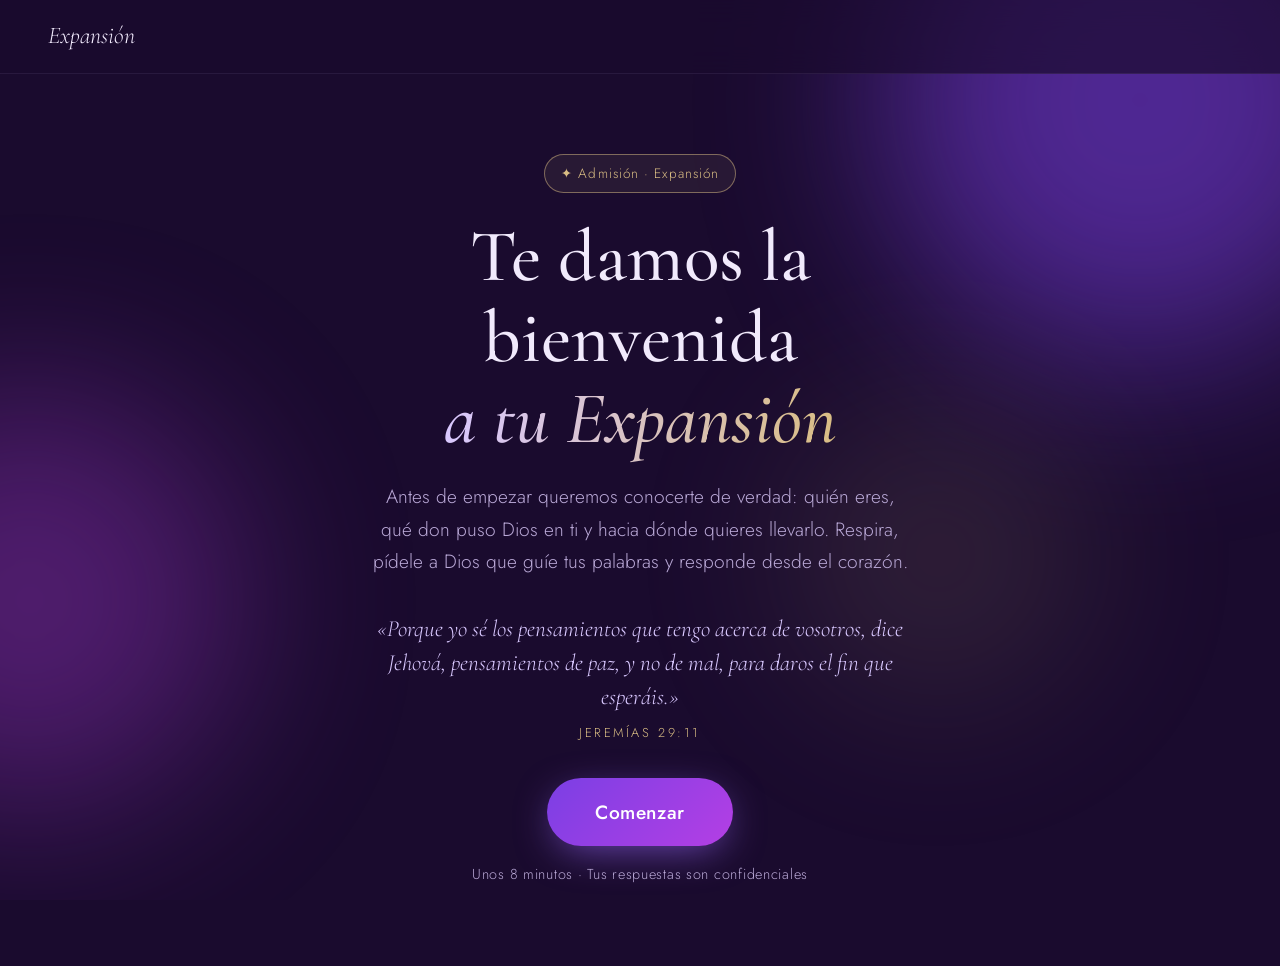
==== admision/index.html @ ec080460 "Formulario de admisión de Expansión en /admision (n8n → Notion) Co-Authored-By: Claude Opus 5.5 <nor" ====
<!doctype html>
<html lang="es">
<head>
  <meta charset="utf-8" />
  <meta name="viewport" content="width=device-width, initial-scale=1" />
  <title>Admisión Expansión · Laura Restrepo</title>
  <meta name="description" content="Formulario de admisión para nuevos alumnos de Expansión." />
  <!-- Solo para alumnos nuevos: no aparece en Google -->
  <meta name="robots" content="noindex" />
  <meta name="theme-color" content="#1a0b2e" />

  <meta property="og:title" content="Te damos la bienvenida a Expansión" />
  <meta property="og:description" content="Tu formulario de admisión con Laura Restrepo." />
  <meta property="og:image" content="https://expansiondonesespirituales.com/assets/laura.jpg" />
  <meta property="og:type" content="website" />

  <link rel="preconnect" href="https://fonts.googleapis.com" />
  <link rel="preconnect" href="https://fonts.gstatic.com" crossorigin />
  <link href="https://fonts.googleapis.com/css2?family=Cormorant+Garamond:ital,wght@0,400;0,500;0,600;1,400;1,500&family=Jost:wght@300;400;500&display=swap" rel="stylesheet" />
  <link rel="stylesheet" href="/styles.css" />
  <link rel="stylesheet" href="/masterclass/masterclass.css" />
  <link rel="stylesheet" href="/quiz/quiz.css" />
  <link rel="stylesheet" href="/admision/admision.css" />
</head>
<body>
  <div class="aura" aria-hidden="true">
    <span class="orb orb--1"></span>
    <span class="orb orb--2"></span>
    <span class="orb orb--3"></span>
  </div>

  <header class="nav">
    <span class="nav__logo">Expansión</span>
  </header>

  <main class="quiz">
    <!-- BIENVENIDA -->
    <section class="quiz__screen is-active" data-screen="intro">
      <p class="badge">✦ Admisión · Expansión</p>
      <h1>Te damos la bienvenida<br /><em>a tu Expansión</em></h1>
      <p class="lead center">
        Antes de empezar queremos conocerte de verdad: quién eres, qué don puso Dios en ti
        y hacia dónde quieres llevarlo. Respira, pídele a Dios que guíe tus palabras
        y responde desde el corazón.
      </p>
      <blockquote class="versiculo">
        «Porque yo sé los pensamientos que tengo acerca de vosotros, dice Jehová,
        pensamientos de paz, y no de mal, para daros el fin que esperáis.»
        <cite>Jeremías 29:11</cite>
      </blockquote>
      <button type="button" class="btn btn--big" data-start>Comenzar</button>
      <p class="cta-note" data-resume hidden>Guardamos lo que ya habías respondido.</p>
      <p class="cta-note">Unos 8 minutos · Tus respuestas son confidenciales</p>
    </section>

    <!-- PREGUNTAS (se generan desde admision.js) -->
    <section class="quiz__screen" data-screen="question">
      <div class="quiz__progress" aria-hidden="true"><span data-progress></span></div>
      <p class="eyebrow" data-chapter></p>
      <form class="paso" data-form novalidate>
        <h2 class="quiz__question" data-question tabindex="-1"></h2>
        <p class="paso__ayuda" data-help></p>
        <div class="paso__cuerpo" data-body></div>
        <p class="form-msg" data-msg role="alert"></p>
        <div class="paso__acciones">
          <button type="button" class="quiz__back" data-back>← Volver</button>
          <button type="submit" class="btn" data-next>Continuar</button>
        </div>
      </form>
    </section>

    <!-- GRACIAS -->
    <section class="quiz__screen" data-screen="done">
      <p class="badge">✦ Admisión recibida</p>
      <h1 tabindex="-1" data-done-title>Gracias,<br /><em>ya comenzó tu Expansión</em></h1>
      <p class="lead center">
        Tus respuestas le llegaron a Laura. Las leerá con calma antes de tu primera sesión
        para acompañarte desde donde de verdad estás.
      </p>
      <blockquote class="versiculo">
        «Cada uno según el don que ha recibido, minístrelo a los otros, como buenos administradores
        de la multiforme gracia de Dios.»
        <cite>1 Pedro 4:10</cite>
      </blockquote>
      <p class="footer__quote">Dios te dio el regalo, te toca a ti monetizarlo.</p>
    </section>
  </main>

  <script src="/admision/admision.js"></script>
</body>
</html>
---- styles.css ----
:root {
  --plum-950: #12071f;
  --plum-900: #1a0b2e;
  --plum-800: #261242;
  --violet-500: #7b3fe4;
  --violet-400: #9d6bff;
  --lavender-200: #d9c8ff;
  --lavender-50: #fbf8ff;
  --gold: #d9bd84;
  --text: #f1eafc;
  --text-muted: #b9a8d6;

  --font-display: "Cormorant Garamond", Georgia, serif;
  --font-body: "Jost", system-ui, sans-serif;

  --radius: 20px;
  --max: 1120px;
}

*,
*::before,
*::after { box-sizing: border-box; }

html { scroll-behavior: smooth; }

body {
  margin: 0;
  background: var(--plum-900);
  color: var(--text);
  font-family: var(--font-body);
  font-weight: 300;
  font-size: 1.0625rem;
  line-height: 1.7;
  overflow-x: hidden;
}

img { display: block; max-width: 100%; }
a { color: inherit; }

h1, h2, h3 {
  font-family: var(--font-display);
  font-weight: 500;
  line-height: 1.1;
  margin: 0 0 1.25rem;
}
h1 { font-size: clamp(2.6rem, 6vw, 4.6rem); }
h2 { font-size: clamp(2rem, 4.5vw, 3.2rem); }
h3 { font-size: 1.6rem; }
h1 em, h2 em {
  font-style: italic;
  background: linear-gradient(90deg, var(--lavender-200), var(--gold));
  -webkit-background-clip: text;
  background-clip: text;
  color: transparent;
}

.eyebrow {
  font-size: 0.8rem;
  letter-spacing: 0.25em;
  text-transform: uppercase;
  color: var(--gold);
  margin: 0 0 1rem;
}
.lead { font-size: 1.2rem; color: var(--text-muted); max-width: 34rem; }
.center { text-align: center; margin-inline: auto; }

/* ---------- Aura de fondo ---------- */
.aura { position: fixed; inset: 0; z-index: -1; overflow: hidden; pointer-events: none; }
.orb {
  position: absolute;
  border-radius: 50%;
  filter: blur(90px);
  opacity: 0.55;
  animation: float 18s ease-in-out infinite alternate;
}
.orb--1 { width: 520px; height: 520px; background: var(--violet-500); top: -160px; right: -120px; }
.orb--2 { width: 420px; height: 420px; background: #b43fe4; bottom: 10%; left: -180px; animation-delay: -6s; opacity: 0.35; }
.orb--3 { width: 300px; height: 300px; background: var(--gold); top: 45%; right: 15%; animation-delay: -12s; opacity: 0.12; }

@keyframes float {
  to { transform: translate(60px, 80px) scale(1.15); }
}

/* ---------- Botones ---------- */
.btn {
  display: inline-block;
  padding: 1rem 2.2rem;
  border-radius: 999px;
  background: linear-gradient(135deg, var(--violet-500), #b43fe4);
  color: #fff;
  text-decoration: none;
  font-weight: 400;
  letter-spacing: 0.03em;
  box-shadow: 0 10px 40px -10px rgba(157, 107, 255, 0.7);
  transition: transform 0.25s, box-shadow 0.25s;
}
.btn:hover { transform: translateY(-2px); box-shadow: 0 16px 50px -10px rgba(157, 107, 255, 0.9); }
.btn--small { padding: 0.6rem 1.3rem; font-size: 0.9rem; }

.link { color: var(--lavender-200); text-decoration: none; border-bottom: 1px solid var(--gold); }

/* ---------- Nav ---------- */
.nav {
  position: sticky;
  top: 0;
  z-index: 10;
  display: flex;
  align-items: center;
  justify-content: space-between;
  padding: 1rem clamp(1rem, 4vw, 3rem);
  background: rgba(26, 11, 46, 0.7);
  backdrop-filter: blur(14px);
  border-bottom: 1px solid rgba(217, 200, 255, 0.08);
}
.nav__logo {
  font-family: var(--font-display);
  font-size: 1.5rem;
  font-style: italic;
  text-decoration: none;
}

/* ---------- Hero ---------- */
.hero {
  max-width: var(--max);
  margin: 0 auto;
  min-height: calc(100vh - 70px);
  display: grid;
  grid-template-columns: 1.15fr 1fr;
  align-items: center;
  gap: 3rem;
  padding: 3rem clamp(1rem, 4vw, 3rem);
}
.hero__text .lead { margin-bottom: 2.2rem; }

.photo-frame {
  position: relative;
  aspect-ratio: 4 / 5;
  border-radius: 999px 999px var(--radius) var(--radius);
  overflow: hidden;
  background:
    radial-gradient(circle at 50% 35%, rgba(217, 189, 132, 0.35), transparent 60%),
    linear-gradient(160deg, var(--plum-800), var(--violet-500));
  box-shadow: 0 0 0 1px rgba(217, 189, 132, 0.4), 0 30px 80px -20px rgba(123, 63, 228, 0.6);
}
.photo-frame img { width: 100%; height: 100%; object-fit: cover; }
.photo-frame--round { aspect-ratio: 1; border-radius: 50%; }

/* ---------- Secciones ---------- */
.section { padding: clamp(4rem, 10vw, 7rem) clamp(1rem, 4vw, 3rem); }
.section--alt { background: rgba(38, 18, 66, 0.55); }
.container { max-width: var(--max); margin: 0 auto; }
.container--narrow { max-width: 720px; }

.pains {
  list-style: none;
  padding: 0;
  margin: 2.5rem 0;
  display: grid;
  grid-template-columns: repeat(2, 1fr);
  gap: 1.25rem;
}
.pains li {
  padding: 1.5rem 1.5rem 1.5rem 3.2rem;
  border-radius: var(--radius);
  background: rgba(255, 255, 255, 0.03);
  border: 1px solid rgba(217, 200, 255, 0.1);
  position: relative;
}
.pains li::before {
  content: "✦";
  position: absolute;
  left: 1.3rem;
  top: 1.45rem;
  color: var(--gold);
}

.reframe {
  margin: 3rem auto 0;
  max-width: 44rem;
  text-align: center;
  font-family: var(--font-display);
  font-style: italic;
  font-size: clamp(1.5rem, 3vw, 2rem);
  line-height: 1.35;
  color: var(--lavender-200);
}

.steps {
  display: grid;
  grid-template-columns: repeat(3, 1fr);
  gap: 1.5rem;
  margin: 3rem 0;
}
.step {
  padding: 2rem;
  border-radius: var(--radius);
  background: linear-gradient(180deg, rgba(123, 63, 228, 0.18), rgba(123, 63, 228, 0.03));
  border: 1px solid rgba(217, 200, 255, 0.12);
}
.step__num {
  font-family: var(--font-display);
  font-size: 2.4rem;
  color: var(--gold);
  display: block;
  margin-bottom: 0.5rem;
}
.step p { color: var(--text-muted); margin: 0; }

.about {
  display: grid;
  grid-template-columns: 0.8fr 1.2fr;
  gap: 4rem;
  align-items: center;
}
.about__text p { color: var(--text-muted); }
.about__text strong { color: var(--text); font-weight: 500; }
.about__close {
  font-family: var(--font-display);
  font-style: italic;
  font-size: 1.5rem;
  line-height: 1.35;
  color: var(--lavender-200) !important;
}

.cta-note { margin: 1rem 0 0; font-size: 0.9rem; letter-spacing: 0.05em; color: var(--text-muted); }

.gifts {
  list-style: none;
  padding: 0;
  margin: 1.25rem 0;
  display: flex;
  flex-wrap: wrap;
  gap: 0.6rem;
}
.gifts li {
  padding: 0.4rem 1rem;
  border-radius: 999px;
  border: 1px solid rgba(217, 189, 132, 0.45);
  color: var(--gold);
  font-size: 0.9rem;
}

.testimonials {
  display: grid;
  grid-template-columns: repeat(3, 1fr);
  gap: 1.5rem;
  margin-top: 3rem;
}
.testimonial {
  margin: 0;
  padding: 2rem;
  border-radius: var(--radius);
  background: rgba(255, 255, 255, 0.03);
  border: 1px solid rgba(217, 200, 255, 0.1);
}
.testimonial blockquote {
  margin: 0 0 1.25rem;
  font-family: var(--font-display);
  font-style: italic;
  font-size: 1.35rem;
  line-height: 1.4;
}
.testimonial figcaption { color: var(--gold); font-size: 0.9rem; letter-spacing: 0.05em; }
.testimonial figcaption strong { font-weight: 500; }

#agenda h2, #agenda .eyebrow { text-align: center; }
.booking {
  min-width: 320px;
  height: 720px;
  margin-top: 2rem;
  border-radius: var(--radius);
  overflow: hidden;
  background: var(--lavender-50);
  box-shadow: 0 30px 80px -20px rgba(123, 63, 228, 0.5);
}

.booking__placeholder {
  height: 100%;
  display: flex;
  flex-direction: column;
  align-items: center;
  justify-content: center;
  text-align: center;
  color: var(--plum-800);
  font-family: var(--font-display);
  font-size: 1.5rem;
}
.booking:has(.booking__placeholder) { height: 320px; }

.faq { margin-top: 2rem; }
.faq details {
  border-bottom: 1px solid rgba(217, 200, 255, 0.15);
  padding: 1.25rem 0;
}
.faq summary {
  cursor: pointer;
  list-style: none;
  font-family: var(--font-display);
  font-size: 1.4rem;
  display: flex;
  justify-content: space-between;
  gap: 1rem;
}
.faq summary::-webkit-details-marker { display: none; }
.faq summary::after { content: "+"; color: var(--gold); transition: transform 0.25s; }
.faq details[open] summary::after { transform: rotate(45deg); }
.faq details p { color: var(--text-muted); margin: 0.75rem 0 0; }

.footer {
  text-align: center;
  padding: 4rem 1rem 3rem;
  background: var(--plum-950);
  color: var(--text-muted);
  font-size: 0.9rem;
}
.footer__quote {
  font-family: var(--font-display);
  font-style: italic;
  font-size: 1.6rem;
  color: var(--lavender-200);
  margin: 0 0 1rem;
}
.footer a { text-decoration: none; color: var(--gold); }

/* ---------- Animación al hacer scroll ---------- */
.reveal { opacity: 0; transform: translateY(24px); transition: opacity 0.9s ease, transform 0.9s ease; }
.reveal.is-visible { opacity: 1; transform: none; }

@media (prefers-reduced-motion: reduce) {
  html { scroll-behavior: auto; }
  .orb { animation: none; }
  .reveal { opacity: 1; transform: none; transition: none; }
}

/* ---------- Responsive ---------- */
@media (max-width: 860px) {
  .hero, .about { grid-template-columns: 1fr; }
  .hero { min-height: auto; text-align: center; gap: 2.5rem; }
  .hero .lead { margin-inline: auto; }
  .hero__photo { max-width: 340px; margin: 0 auto; order: -1; }
  .about { gap: 2rem; text-align: center; }
  .about__photo { max-width: 260px; margin: 0 auto; }
  .gifts { justify-content: center; }
  .pains, .steps, .testimonials { grid-template-columns: 1fr; }
  .nav__logo { font-size: 1.25rem; }
  .booking { height: 1000px; min-width: 0; }
}
---- masterclass/masterclass.css ----
.badge {
  display: inline-block;
  padding: 0.45rem 1rem;
  border-radius: 999px;
  border: 1px solid rgba(217, 189, 132, 0.5);
  background: rgba(217, 189, 132, 0.08);
  color: var(--gold);
  font-size: 0.85rem;
  letter-spacing: 0.08em;
  margin: 0 0 1.5rem;
}

/* ---------- Hero ---------- */
.mc-hero {
  max-width: var(--max);
  margin: 0 auto;
  min-height: calc(100vh - 70px);
  display: grid;
  grid-template-columns: 1.15fr 1fr;
  align-items: center;
  gap: 3rem;
  padding: 3rem clamp(1rem, 4vw, 3rem);
}
.mc-hero .lead { margin-bottom: 2rem; }

.event-meta {
  list-style: none;
  padding: 0;
  margin: 0 0 2rem;
  display: flex;
  flex-wrap: wrap;
  gap: 1.5rem 2.5rem;
}
.event-meta span {
  display: block;
  font-size: 0.75rem;
  letter-spacing: 0.2em;
  text-transform: uppercase;
  color: var(--gold);
}

.countdown { display: flex; gap: 0.75rem; }
.countdown div {
  min-width: 4.5rem;
  padding: 0.75rem 0.5rem;
  border-radius: 14px;
  text-align: center;
  background: rgba(255, 255, 255, 0.04);
  border: 1px solid rgba(217, 200, 255, 0.12);
}
.countdown strong {
  display: block;
  font-family: var(--font-display);
  font-size: 2rem;
  font-weight: 500;
  line-height: 1;
}
.countdown span { font-size: 0.75rem; color: var(--text-muted); }

/* ---------- Formulario ---------- */
.form-card {
  padding: clamp(1.75rem, 4vw, 2.5rem);
  border-radius: var(--radius);
  background: linear-gradient(180deg, rgba(123, 63, 228, 0.22), rgba(38, 18, 66, 0.6));
  border: 1px solid rgba(217, 189, 132, 0.35);
  box-shadow: 0 30px 80px -20px rgba(123, 63, 228, 0.6);
  backdrop-filter: blur(10px);
  scroll-margin-top: 90px;
}
.form-card h2 { font-size: 2.2rem; margin-bottom: 0.25rem; }
.form-card__sub { color: var(--text-muted); margin: 0 0 1.5rem; }

.signup { display: grid; gap: 1rem; }
.signup label span {
  display: block;
  font-size: 0.85rem;
  margin-bottom: 0.35rem;
  color: var(--lavender-200);
}
.phone-row { display: grid; grid-template-columns: minmax(0, 0.9fr) minmax(0, 1.4fr); gap: 0.6rem; }
.signup .phone-row select {
  appearance: none;
  padding-right: 2rem;
  background: rgba(18, 7, 31, 0.6);
  background-image: linear-gradient(45deg, transparent 50%, var(--gold) 50%), linear-gradient(135deg, var(--gold) 50%, transparent 50%);
  background-position: calc(100% - 1rem) 55%, calc(100% - 0.7rem) 55%;
  background-size: 0.3rem 0.3rem;
  background-repeat: no-repeat;
  cursor: pointer;
  text-overflow: ellipsis;
}
.signup .phone-row select:invalid { color: rgba(185, 168, 214, 0.5); }
.signup option { background: var(--plum-900); color: var(--text); }
.signup input, .signup select {
  width: 100%;
  padding: 0.9rem 1.1rem;
  border-radius: 12px;
  border: 1px solid rgba(217, 200, 255, 0.2);
  background: rgba(18, 7, 31, 0.6);
  color: var(--text);
  font: inherit;
  font-size: 1rem;
  transition: border-color 0.2s, box-shadow 0.2s;
}
.signup input::placeholder { color: rgba(185, 168, 214, 0.5); }
.signup input:focus, .signup select:focus {
  outline: none;
  border-color: var(--violet-400);
  box-shadow: 0 0 0 3px rgba(157, 107, 255, 0.25);
}
.btn--block { width: 100%; border: 0; cursor: pointer; font: inherit; margin-top: 0.5rem; }
.btn[disabled] { opacity: 0.6; cursor: wait; }
.btn--ghost {
  background: transparent;
  border: 1px solid var(--gold);
  box-shadow: none;
}
.form-msg { margin: 0; min-height: 1.2em; font-size: 0.9rem; color: #ffb4c8; }
.form-legal { margin: 0; font-size: 0.8rem; color: var(--text-muted); text-align: center; }

.steps--four { grid-template-columns: repeat(4, 1fr); }

/* ---------- Gracias ---------- */
.thanks { padding: clamp(3rem, 8vw, 6rem) clamp(1rem, 4vw, 3rem); }
.thanks__steps {
  list-style: none;
  padding: 0;
  margin: 3rem 0;
  display: grid;
  gap: 1.5rem;
  text-align: left;
}
.thanks__steps .btn { margin-top: 1.25rem; }

/* ---------- Responsive ---------- */
@media (max-width: 960px) {
  .steps--four { grid-template-columns: repeat(2, 1fr); }
}
@media (max-width: 860px) {
  .mc-hero { grid-template-columns: 1fr; min-height: auto; text-align: center; }
  .mc-hero .lead { margin-inline: auto; }
  .event-meta, .countdown { justify-content: center; }
  .steps--four { grid-template-columns: 1fr; }
}
@media (max-width: 400px) {
  .countdown div { min-width: 0; flex: 1; }
}
---- quiz/quiz.css ----
.quiz {
  max-width: 760px;
  margin: 0 auto;
  min-height: calc(100vh - 70px);
  padding: clamp(2.5rem, 7vw, 5rem) clamp(1rem, 4vw, 3rem);
  display: flex;
  flex-direction: column;
  justify-content: center;
}

.quiz__screen { display: none; text-align: center; animation: quiz-in 0.6s ease both; }
.quiz__screen.is-active { display: block; }
@keyframes quiz-in {
  from { opacity: 0; transform: translateY(16px); }
}

.quiz__screen .lead { margin-bottom: 2.2rem; }
.quiz h2:focus, .quiz h1:focus { outline: none; }

/* ---------- Progreso ---------- */
.quiz__progress {
  height: 4px;
  border-radius: 999px;
  background: rgba(217, 200, 255, 0.12);
  overflow: hidden;
  margin-bottom: 2rem;
}
.quiz__progress span {
  display: block;
  height: 100%;
  width: 0;
  background: linear-gradient(90deg, var(--violet-400), var(--gold));
  transition: width 0.5s ease;
}

/* ---------- Preguntas ---------- */
.quiz__question { font-size: clamp(1.8rem, 4.5vw, 2.6rem); }
.quiz__options { display: grid; gap: 0.8rem; margin: 2rem 0 1.5rem; text-align: left; }
.quiz__option {
  width: 100%;
  padding: 1.1rem 1.4rem 1.1rem 3.2rem;
  position: relative;
  border-radius: 16px;
  border: 1px solid rgba(217, 200, 255, 0.15);
  background: rgba(255, 255, 255, 0.03);
  color: var(--text);
  font: inherit;
  text-align: left;
  cursor: pointer;
  transition: border-color 0.2s, background 0.2s, transform 0.2s;
}
.quiz__option::before {
  content: "";
  position: absolute;
  left: 1.2rem;
  top: 50%;
  width: 1rem;
  height: 1rem;
  margin-top: -0.5rem;
  border-radius: 50%;
  border: 1px solid var(--gold);
  transition: background 0.2s, box-shadow 0.2s;
}
.quiz__option:hover, .quiz__option:focus-visible {
  outline: none;
  border-color: var(--violet-400);
  background: rgba(123, 63, 228, 0.14);
  transform: translateX(4px);
}
.quiz__option.is-selected { border-color: var(--gold); background: rgba(217, 189, 132, 0.1); }
.quiz__option.is-selected::before { background: var(--gold); box-shadow: 0 0 12px var(--gold); }

.quiz__back {
  background: none;
  border: 0;
  color: var(--text-muted);
  font: inherit;
  font-size: 0.9rem;
  cursor: pointer;
}
.quiz__back:hover { color: var(--lavender-200); }
.quiz__back[hidden] { display: none; }

/* ---------- Datos ---------- */
[data-screen="contact"] .form-card { text-align: left; max-width: 520px; margin: 0 auto; }
[data-screen="contact"] .form-card h2 { font-size: clamp(1.9rem, 4vw, 2.4rem); }

/* ---------- Resultado ---------- */
.quiz__result h1 { font-size: clamp(2.4rem, 6vw, 4rem); }
.chain {
  list-style: none;
  padding: 0;
  margin: 3rem 0;
  display: grid;
  grid-template-columns: repeat(3, 1fr);
  gap: 1rem;
  text-align: left;
}
.chain .step { padding: 1.5rem; position: relative; }
.chain .step h3 { font-size: 1.4rem; margin-bottom: 0.5rem; }
.chain .step p { font-size: 0.95rem; }

/* Masterclass como solución */
.quiz__bridge {
  margin: 0 0 1.5rem;
  font-family: var(--font-display);
  font-size: clamp(1.6rem, 4vw, 2.2rem);
  line-height: 1.25;
}
.quiz__bridge em { color: var(--gold); }

.mc-card {
  position: relative;
  padding: clamp(2rem, 5vw, 3rem) clamp(1.25rem, 4vw, 2.75rem);
  border-radius: 28px;
  background:
    radial-gradient(circle at 50% 0%, rgba(217, 189, 132, 0.25), transparent 60%),
    linear-gradient(180deg, rgba(123, 63, 228, 0.45), rgba(38, 18, 66, 0.85));
  border: 1.5px solid var(--gold);
  box-shadow: 0 0 0 6px rgba(217, 189, 132, 0.08), 0 30px 90px -20px rgba(180, 63, 228, 0.8);
}
.mc-card .badge { margin-bottom: 1.25rem; font-weight: 400; }
.mc-card__kicker {
  margin: 0 0 0.25rem;
  font-size: clamp(1.9rem, 6vw, 2.6rem);
  font-weight: 500;
  letter-spacing: 0.22em;
  text-transform: uppercase;
  line-height: 1.1;
  color: var(--gold);
  text-shadow: 0 0 24px rgba(217, 189, 132, 0.55);
}
.mc-card__kicker span {
  display: block;
  margin-top: 0.4rem;
  font-size: 0.85rem;
  letter-spacing: 0.25em;
  color: var(--lavender-200);
  text-shadow: none;
}
.mc-card__title {
  font-size: clamp(2.6rem, 8vw, 3.8rem);
  font-weight: 600;
  margin-bottom: 1rem;
}
.mc-card__copy { color: var(--lavender-200); max-width: 32rem; margin: 0 auto 1.75rem; }

.mc-card__date {
  display: inline-flex;
  flex-direction: column;
  gap: 0.35rem;
  padding: 1rem 1.75rem;
  margin-bottom: 1.5rem;
  border-radius: 18px;
  background: var(--gold);
  color: var(--plum-950);
  box-shadow: 0 12px 40px -12px rgba(217, 189, 132, 0.8);
}
.mc-card__day {
  font-family: var(--font-display);
  font-size: clamp(1.7rem, 5vw, 2.3rem);
  font-weight: 600;
  line-height: 1.1;
}
.mc-card__time { font-size: 0.95rem; font-weight: 500; letter-spacing: 0.04em; }

.mc-card__countdown { justify-content: center; margin-bottom: 1.75rem; }
.mc-card__note { color: var(--text-muted); font-size: 0.95rem; margin: 0 0 0.5rem; }
.mc-card__note strong { color: var(--text); font-weight: 500; }

.btn--big {
  padding: 1.25rem 3rem;
  font-size: 1.2rem;
  font-weight: 500;
  text-align: center;
}
.mc-card .btn--big { animation: pulse 2.4s ease-in-out infinite; }
@keyframes pulse {
  50% { box-shadow: 0 0 0 10px rgba(180, 63, 228, 0), 0 16px 60px -8px rgba(180, 63, 228, 1); transform: scale(1.02); }
}

@media (max-width: 760px) {
  .chain { grid-template-columns: 1fr; }
}
@media (prefers-reduced-motion: reduce) {
  .quiz__screen { animation: none; }
  .quiz__option:hover { transform: none; }
  .mc-card .btn--big { animation: none; }
}
.quiz button.btn { border: 0; font-family: inherit; cursor: pointer; }
---- admision/admision.css ----
/* Admisión Expansión. Reutiliza /styles.css, /masterclass/masterclass.css y /quiz/quiz.css */

.versiculo {
  margin: 0 auto 2.2rem;
  max-width: 34rem;
  font-family: var(--font-display);
  font-style: italic;
  font-size: clamp(1.2rem, 3vw, 1.45rem);
  line-height: 1.45;
  color: var(--lavender-200);
}
.versiculo cite {
  display: block;
  margin-top: 0.6rem;
  font-family: var(--font-body);
  font-style: normal;
  font-size: 0.8rem;
  letter-spacing: 0.2em;
  text-transform: uppercase;
  color: var(--gold);
}
[data-screen="done"] .footer__quote { margin-top: 1rem; }

.paso { text-align: left; }
.paso .quiz__question { text-align: center; margin-bottom: 0.75rem; }
.paso__ayuda { margin: 0 auto 1.75rem; max-width: 34rem; text-align: center; color: var(--text-muted); }
.paso__ayuda:empty { display: none; }
.paso__cuerpo { display: grid; gap: 1rem; }
.paso__cuerpo .quiz__options { margin: 0; }

.campo span {
  display: block;
  font-size: 0.85rem;
  margin-bottom: 0.35rem;
  color: var(--lavender-200);
}
.campo span small { color: var(--text-muted); font-size: 0.8rem; }
.campo input, .campo textarea, .campo select {
  width: 100%;
  padding: 0.9rem 1.1rem;
  border-radius: 12px;
  border: 1px solid rgba(217, 200, 255, 0.2);
  background: rgba(18, 7, 31, 0.6);
  color: var(--text);
  font: inherit;
  font-size: 1rem;
  transition: border-color 0.2s, box-shadow 0.2s;
}
.campo textarea { resize: vertical; min-height: 7.5rem; line-height: 1.55; }
.campo input::placeholder, .campo textarea::placeholder { color: rgba(185, 168, 214, 0.5); }
.campo input:focus, .campo textarea:focus, .campo select:focus {
  outline: none;
  border-color: var(--violet-400);
  box-shadow: 0 0 0 3px rgba(157, 107, 255, 0.25);
}
.campo input[type="date"] { color-scheme: dark; }
.campo select {
  appearance: none;
  padding-right: 2rem;
  background-image: linear-gradient(45deg, transparent 50%, var(--gold) 50%), linear-gradient(135deg, var(--gold) 50%, transparent 50%);
  background-position: calc(100% - 1rem) 55%, calc(100% - 0.7rem) 55%;
  background-size: 0.3rem 0.3rem;
  background-repeat: no-repeat;
  cursor: pointer;
}
.campo select:invalid { color: rgba(185, 168, 214, 0.5); }
.campo option { background: var(--plum-900); color: var(--text); }
.campo-fila { display: grid; grid-template-columns: minmax(0, 0.9fr) minmax(0, 1.4fr); gap: 0.6rem; }

/* Opciones de selección múltiple */
.chips { display: flex; flex-wrap: wrap; gap: 0.6rem; justify-content: center; }
.chip {
  padding: 0.7rem 1.15rem;
  border-radius: 999px;
  border: 1px solid rgba(217, 200, 255, 0.2);
  background: rgba(255, 255, 255, 0.03);
  color: var(--text);
  font: inherit;
  font-size: 0.98rem;
  cursor: pointer;
  transition: border-color 0.2s, background 0.2s, color 0.2s;
}
.chip:hover, .chip:focus-visible { outline: none; border-color: var(--violet-400); }
.chip[aria-pressed="true"] { border-color: var(--gold); background: rgba(217, 189, 132, 0.14); color: var(--gold); }
.chip[aria-pressed="true"]::before { content: "✦ "; }

.quiz__option small { display: block; color: var(--text-muted); font-size: 0.88rem; margin-top: 0.15rem; }

.paso__acciones {
  display: flex;
  align-items: center;
  justify-content: space-between;
  gap: 1rem;
  margin-top: 1.5rem;
}
.paso__acciones .btn { margin-left: auto; }
.paso .form-msg { margin-top: 0.75rem; text-align: center; }
.paso .form-msg:empty { display: none; }

@media (max-width: 480px) {
  .paso__acciones .btn { padding: 0.95rem 1.8rem; }
}

.paso [hidden] { display: none !important; }
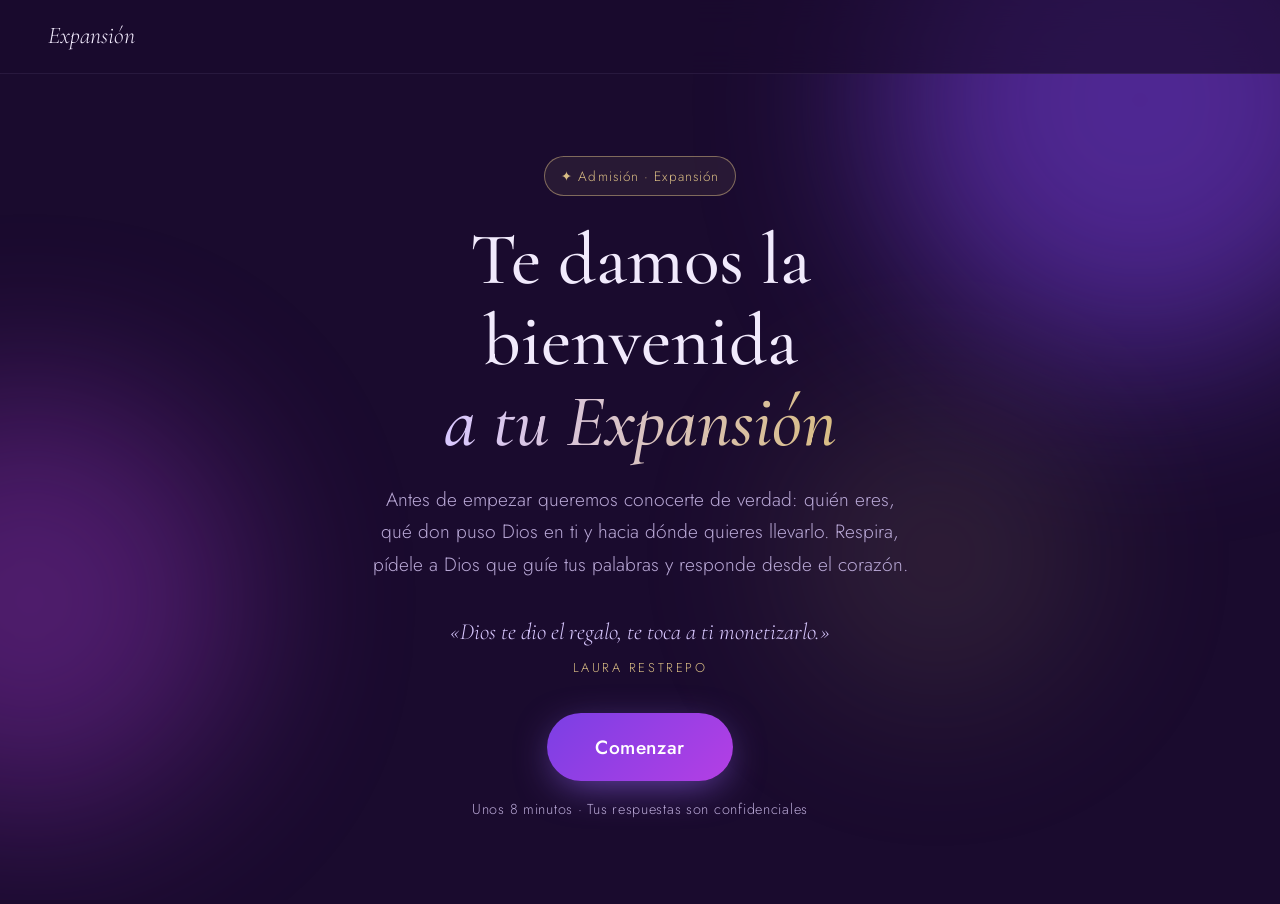
==== commit 0241443d: "Admisión: frase de la marca en la bienvenida en vez del versículo Co-Authored-By: Claude Opus 5.5 <n" ====
--- a/admision/index.html
+++ b/admision/index.html
@@ -44,9 +44,8 @@
         y responde desde el corazón.
       </p>
       <blockquote class="versiculo">
-        «Porque yo sé los pensamientos que tengo acerca de vosotros, dice Jehová,
-        pensamientos de paz, y no de mal, para daros el fin que esperáis.»
-        <cite>Jeremías 29:11</cite>
+        «Dios te dio el regalo, te toca a ti monetizarlo.»
+        <cite>Laura Restrepo</cite>
       </blockquote>
       <button type="button" class="btn btn--big" data-start>Comenzar</button>
       <p class="cta-note" data-resume hidden>Guardamos lo que ya habías respondido.</p>
